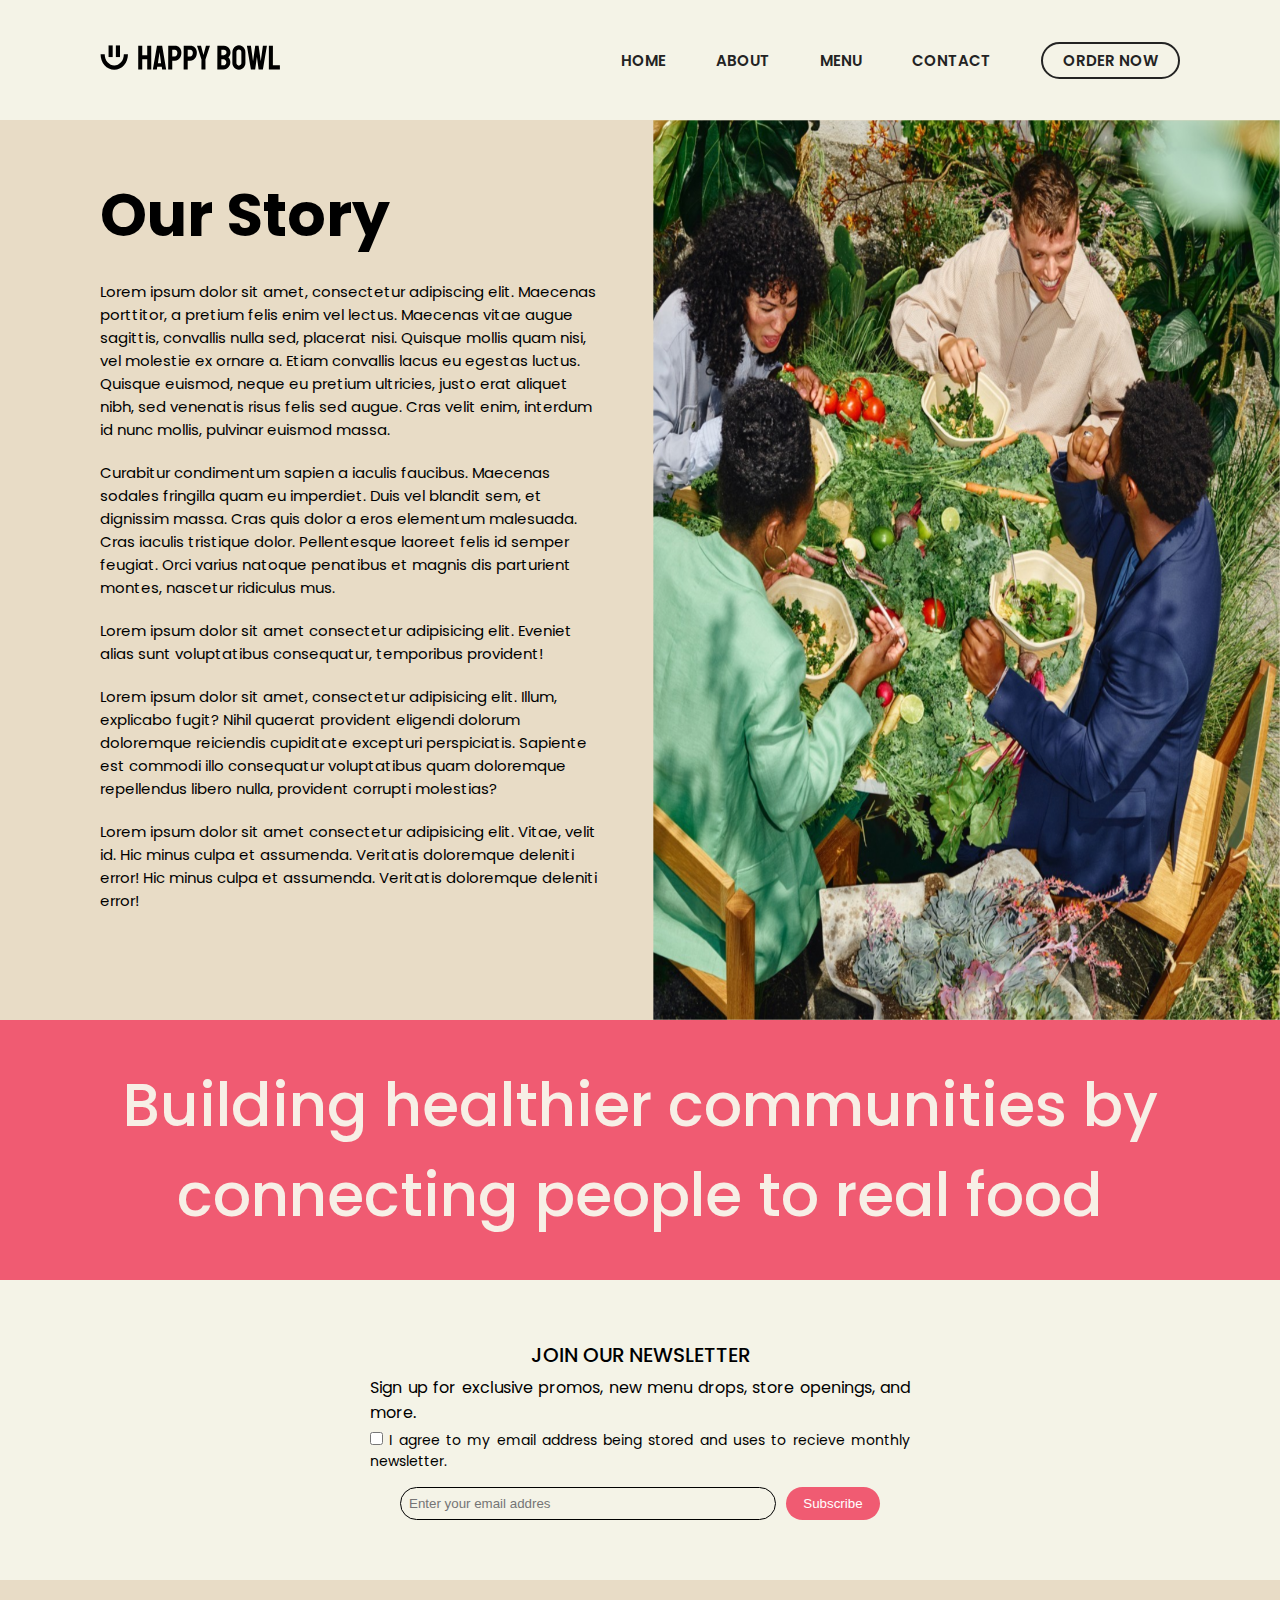
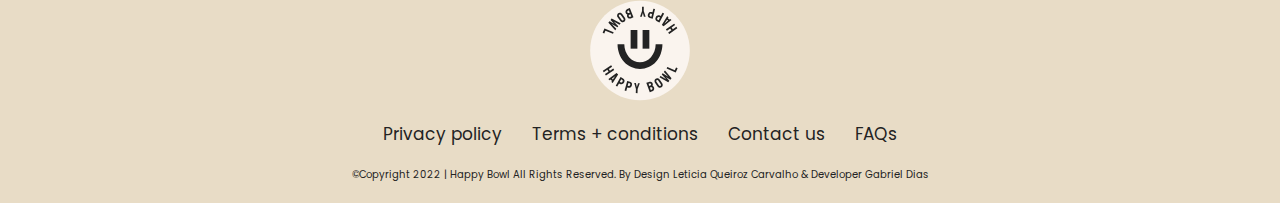
==== pgextras/about.html @ 2a55317f "criação da pagina about" ====
<!DOCTYPE html>
<html lang="en">

<head>
    <meta charset="UTF-8">
    <meta name="viewport" content="width=device-width, initial-scale=1.0">
    <title>About</title>

    <link rel="stylesheet" href="../estilosextras/about.css">
    <link rel="shortcut icon" href="../assets/img-logo-icon-02.svg" type="image/x-icon">

</head>

<body>
    <header>
        <nav>
            <div class="logo">
                <a href="">
                    <img src="../assets/img-logo-black.svg" alt="">
                </a>
            </div>
            <ul class="navigation">
                <li><a href="../index.html">Home</a></li>
                <li><a href="">About</a></li>
                <li><a href="">Menu</a></li>
                <li><a href="">Contact</a></li>
                <li><a href="">Order now</a></li>
            </ul>
        </nav>
    </header>
    <main>
        <section class="about">

            <div class="conteudo-about">
                <h1>Our Story</h1>
                <p>
                    Lorem ipsum dolor sit amet, consectetur adipiscing elit. Maecenas porttitor, a pretium felis enim
                    vel lectus.
                    Maecenas
                    vitae augue sagittis, convallis nulla sed, placerat nisi. Quisque mollis quam nisi, vel molestie ex
                    ornare a. Etiam
                    convallis lacus eu egestas luctus. Quisque euismod, neque eu pretium ultricies, justo erat aliquet
                    nibh, sed
                    venenatis
                    risus felis sed augue. Cras velit enim, interdum id nunc mollis, pulvinar euismod massa. 
                </p>

                <p>
                    Curabitur condimentum sapien a iaculis faucibus. Maecenas sodales fringilla quam eu imperdiet. Duis
                    vel blandit sem,
                    et
                    dignissim massa. Cras quis dolor a eros elementum malesuada. Cras iaculis tristique dolor.
                    Pellentesque laoreet
                    felis id
                    semper feugiat. Orci varius natoque penatibus et magnis dis parturient montes, nascetur ridiculus
                    mus.
                </p>
                <p>Lorem ipsum dolor sit amet consectetur adipisicing elit. Eveniet alias sunt voluptatibus consequatur, temporibus provident!</p>
                <p>Lorem ipsum dolor sit amet, consectetur adipisicing elit. Illum, explicabo fugit? Nihil quaerat provident eligendi dolorum doloremque reiciendis cupiditate excepturi perspiciatis. Sapiente est commodi illo consequatur voluptatibus quam doloremque repellendus libero nulla, provident corrupti molestias?</p>
                <p>Lorem ipsum dolor sit amet consectetur adipisicing elit. Vitae, velit id. Hic minus culpa et assumenda. Veritatis doloremque deleniti error! Hic minus culpa et assumenda. Veritatis doloremque deleniti error!</p>

            </div>
            <div class="img-about">
                <img src="../assets/img-about-01.png" alt="">
            </div>
        </section>
        <section class="faixa">
            <h2>
                Building healthier communities by connecting people to real food
            </h2>
        </section>
        <section class="form-ofertas">
            
                <div class="container-info">
                    <h3>JOIN OUR NEWSLETTER</h3>
                    <p>Sign up for exclusive promos, new menu drops, store openings, and more.</p>
                    <p><input type="checkbox" name="" id="accept">
                        I agree to my email address being stored and uses to recieve monthly newsletter.</p>
                    <div class="box-email">
                        <input type="email" name="" id="" placeholder="Enter your email addres">
                        <button class="form-email">Subscribe</button>
                    </div>
                </div>
            
        </section>
    </main>
    <footer>
        <div class="alinhamentoGeral">
            <div class="container-footer">
                <img src="../assets/img-logo-round.svg" alt="">
                <div class="faq">
                    <a href="">Privacy policy</a>
                    <a href="">Terms + conditions</a>
                    <a href="">Contact us</a>
                    <a href="">FAQs</a>
                </div>
                &copy;Copyright 2022 | Happy Bowl All Rights Reserved. By Design Leticia Queiroz Carvalho & Developer
                Gabriel Dias
            </div>
        </div>
    </footer>

</body>

</html>
---- estilosextras/about.css ----
@import url('https://fonts.googleapis.com/css2?family=Bayon&family=Poppins:wght@300;400;500;600;700&display=swap');

* {
    margin: 0;
    padding: 0;
    box-sizing: border-box;
}

:root {
    font-size: 62.5%;

    --var-fontPrimary: 'Bayon', sans-serif;
    --var-fontSecondary: 'Poppins', sans-serif;

  

    --var-PrimaryBlack: #232323;
    --var-PrimaryWhite: #F7EFE6;
    --var-Primary:#F4F3E7;
    --var-PrimaryPink: #F05B72;
    --var-bgPrimary: #E8DCC6;
}

body {
    font-family: var(--var-fontSecondary);
    background-color: var(--var-bgPrimary);
    overflow: overlay;
}

header {
   width: 100%;
   background-color: var(--var-Primary);
}

nav {
    height: 12rem;
    padding: 4rem 10rem;
    display: flex;
    justify-content: space-between;
}

.logo {
    display: flex;
    align-items: center;
}

.logo a img {
    width: 18rem;
}

.navigation {
    display: flex;
    align-items: center;
    gap: 5rem;
}

.navigation li {
    font-size: 1.5rem;
    list-style: none;
    text-decoration: none;
}

.navigation li a {
    text-decoration: none;
    color: var(--var-PrimaryBlack);
    font-family: var(--var-fontSecondary);
    text-transform: uppercase;
    font-weight: 600;
    
}

.navigation :nth-child(5) {
    padding: .5rem 2rem;
    border: 2px solid var(--var-PrimaryBlack);
    border-radius: 5rem
}

/* -------- About ----------- */

.about {
    min-height: 100vh;
    display: flex;
    justify-content: space-between;
    overflow: hidden;
}

.conteudo-about, .img-about {
    width: 49%;
    
}

.conteudo-about {
    padding: 5rem 3rem 0 10rem;
}

h1 {
    font-size: 6rem;
    margin-bottom: 2rem;
}

.conteudo-about p {
    margin-bottom: 2rem;
    font-size: 1.5rem;
}

.img-about img {
    width: 100%;
    height: 100%;
}

/* -------- Faixa com frase --------- */

.faixa {
    background-color: var(--var-PrimaryPink);
}

h2 {
    font-size: 6rem;
    padding: 4rem 10rem;
    text-align: center;
    color: var(--var-PrimaryWhite);
    font-weight: 500;
}



/* ------- e-mail ---------- */

.form-ofertas  {
    display: flex;
    justify-content: center;
    background-color: var(--var-Primary);

}

.container-info {
    padding: 1rem 5rem;
    width: 50%;
    margin: 5rem 0;
    text-align: justify;

    display: flex;
    flex-direction: column;
    align-items: center;
    gap: .5rem;
}

.container-info h3 {
    font-size: 2rem;
    font-weight: 500;
}

.container-info p {
    font-size: 1.6rem;
}

.container-info p:nth-child(3) {
    font-size: 1.4rem;
}



.box-email {
    width: 100%;
    margin-top: 1rem;
    display: flex;
    gap: 1rem;
    padding: 0 3rem;
}

input[type="email"] {
    background-color: transparent;
    width: 80%;
    border-radius: 5rem;
    padding: .8rem;
    border: 1px solid black;
    outline: none;
    
}

input[type="checkbox"]:checked {
    
    accent-color: var(--var-PrimaryPink);
}

.form-email {
    width: 20%;
    padding: .5rem;
    border-radius: 5rem;
    border: none;
    background-color: var(--var-PrimaryPink);
    color: white;
    cursor: pointer
    ;
    transition: transform .3s;
}

.form-email:hover {
    transform: scale(1.05);
}

/* ------ footer ------- */

footer {
    background-color: var(--var-bgPrimary);
    width: 100%;
    padding: 2rem;
    color: var(--var-PrimaryBlack);
}

footer > .alinhamentoGeral {
    display: flex;
    justify-content: center;
}

.container-footer {
    display: flex;
    flex-direction: column;
    align-items: center;
    gap: 2rem;
}

.faq {
    display: flex;
    gap: 3rem;
}

.faq a {
    color: var(--var-PrimaryBlack);
    font-size: 1.7rem;
    text-decoration: none;
}

.faq a:hover {
    text-decoration: underline;
}
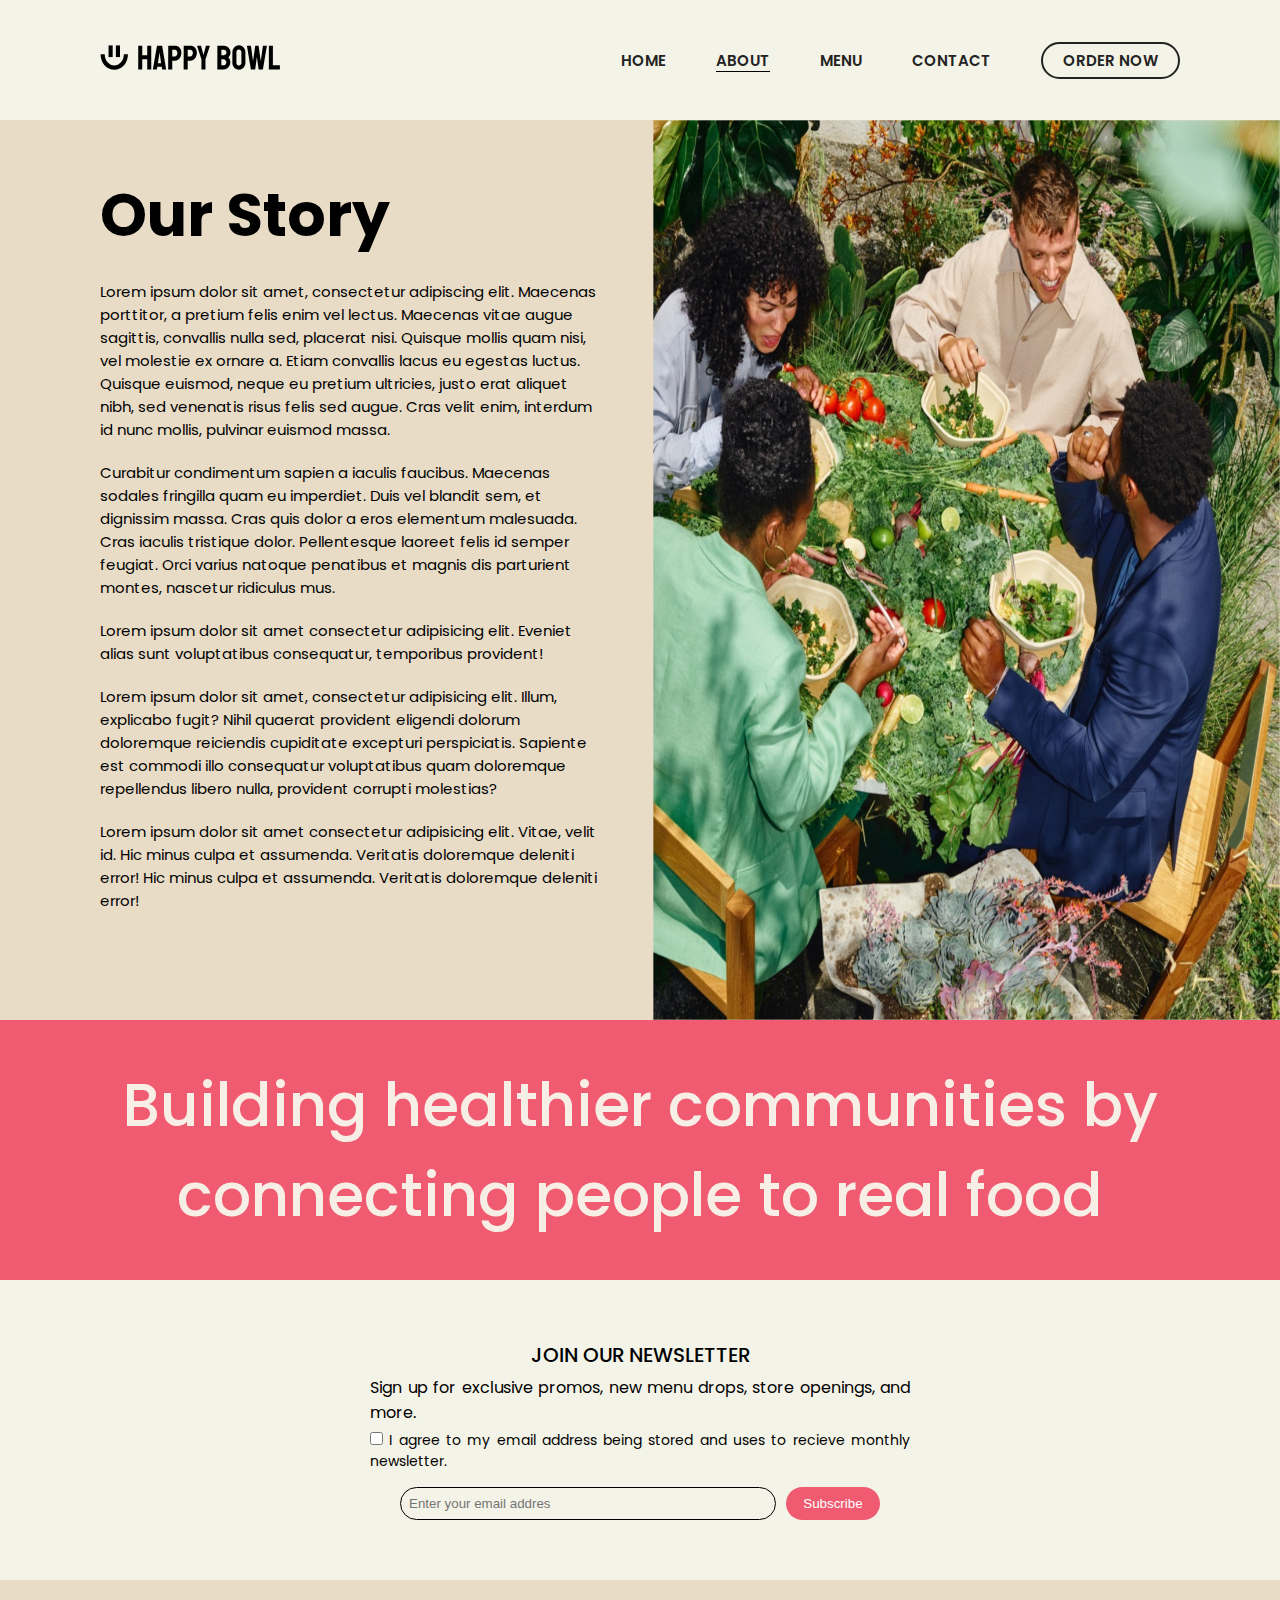
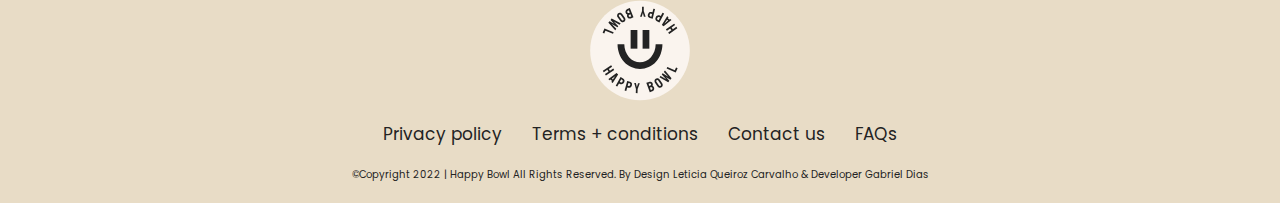
==== commit 53f06f12: "att gerais" ====
--- a/pgextras/about.html
+++ b/pgextras/about.html
@@ -15,22 +15,21 @@
     <header>
         <nav>
             <div class="logo">
-                <a href="">
+                <a href="../index.html">
                     <img src="../assets/img-logo-black.svg" alt="">
                 </a>
             </div>
             <ul class="navigation">
                 <li><a href="../index.html">Home</a></li>
-                <li><a href="">About</a></li>
-                <li><a href="">Menu</a></li>
-                <li><a href="">Contact</a></li>
-                <li><a href="">Order now</a></li>
+                <li><a href="about.html" class="ativo">About</a></li>
+                <li><a href="menu.html">Menu</a></li>
+                <li><a href="contact.html">Contact</a></li>
+                <li><a href="" class="order">Order now</a></li>
             </ul>
         </nav>
     </header>
     <main>
         <section class="about">
-
             <div class="conteudo-about">
                 <h1>Our Story</h1>
                 <p>
--- a/estilosextras/about.css
+++ b/estilosextras/about.css
@@ -55,9 +55,11 @@
 }
 
 .navigation li {
+    position: relative;
     font-size: 1.5rem;
     list-style: none;
     text-decoration: none;
+    transition: background .5s;
 }
 
 .navigation li a {
@@ -66,13 +68,44 @@
     font-family: var(--var-fontSecondary);
     text-transform: uppercase;
     font-weight: 600;
-    
 }
 
 .navigation :nth-child(5) {
     padding: .5rem 2rem;
     border: 2px solid var(--var-PrimaryBlack);
     border-radius: 5rem
+}
+
+.navigation li a.ativo::before {
+    position: absolute;
+    display: block;
+    bottom: 0;
+    content: "";
+    width: 100%;
+    height: .5px;
+    background-color: rgb(0, 0, 0);
+}
+
+.navigation li a:hover::before {
+    position: absolute;
+    bottom: 0;
+    content: "";
+    width: 100%;
+    height: .5px;
+    background-color: rgb(0, 0, 0);
+}
+
+.order:hover::before {
+    display: none;
+}
+
+.navigation :nth-child(5):hover .order {
+    color: rgb(251, 251, 251);
+}
+
+.navigation :nth-child(5):hover {
+    background-color: black;
+    cursor: pointer;
 }
 
 /* -------- About ----------- */
@@ -178,8 +211,7 @@
     
 }
 
-input[type="checkbox"]:checked {
-    
+input[type="checkbox"]:checked { 
     accent-color: var(--var-PrimaryPink);
 }
 
@@ -190,8 +222,7 @@
     border: none;
     background-color: var(--var-PrimaryPink);
     color: white;
-    cursor: pointer
-    ;
+    cursor: pointer;
     transition: transform .3s;
 }
 
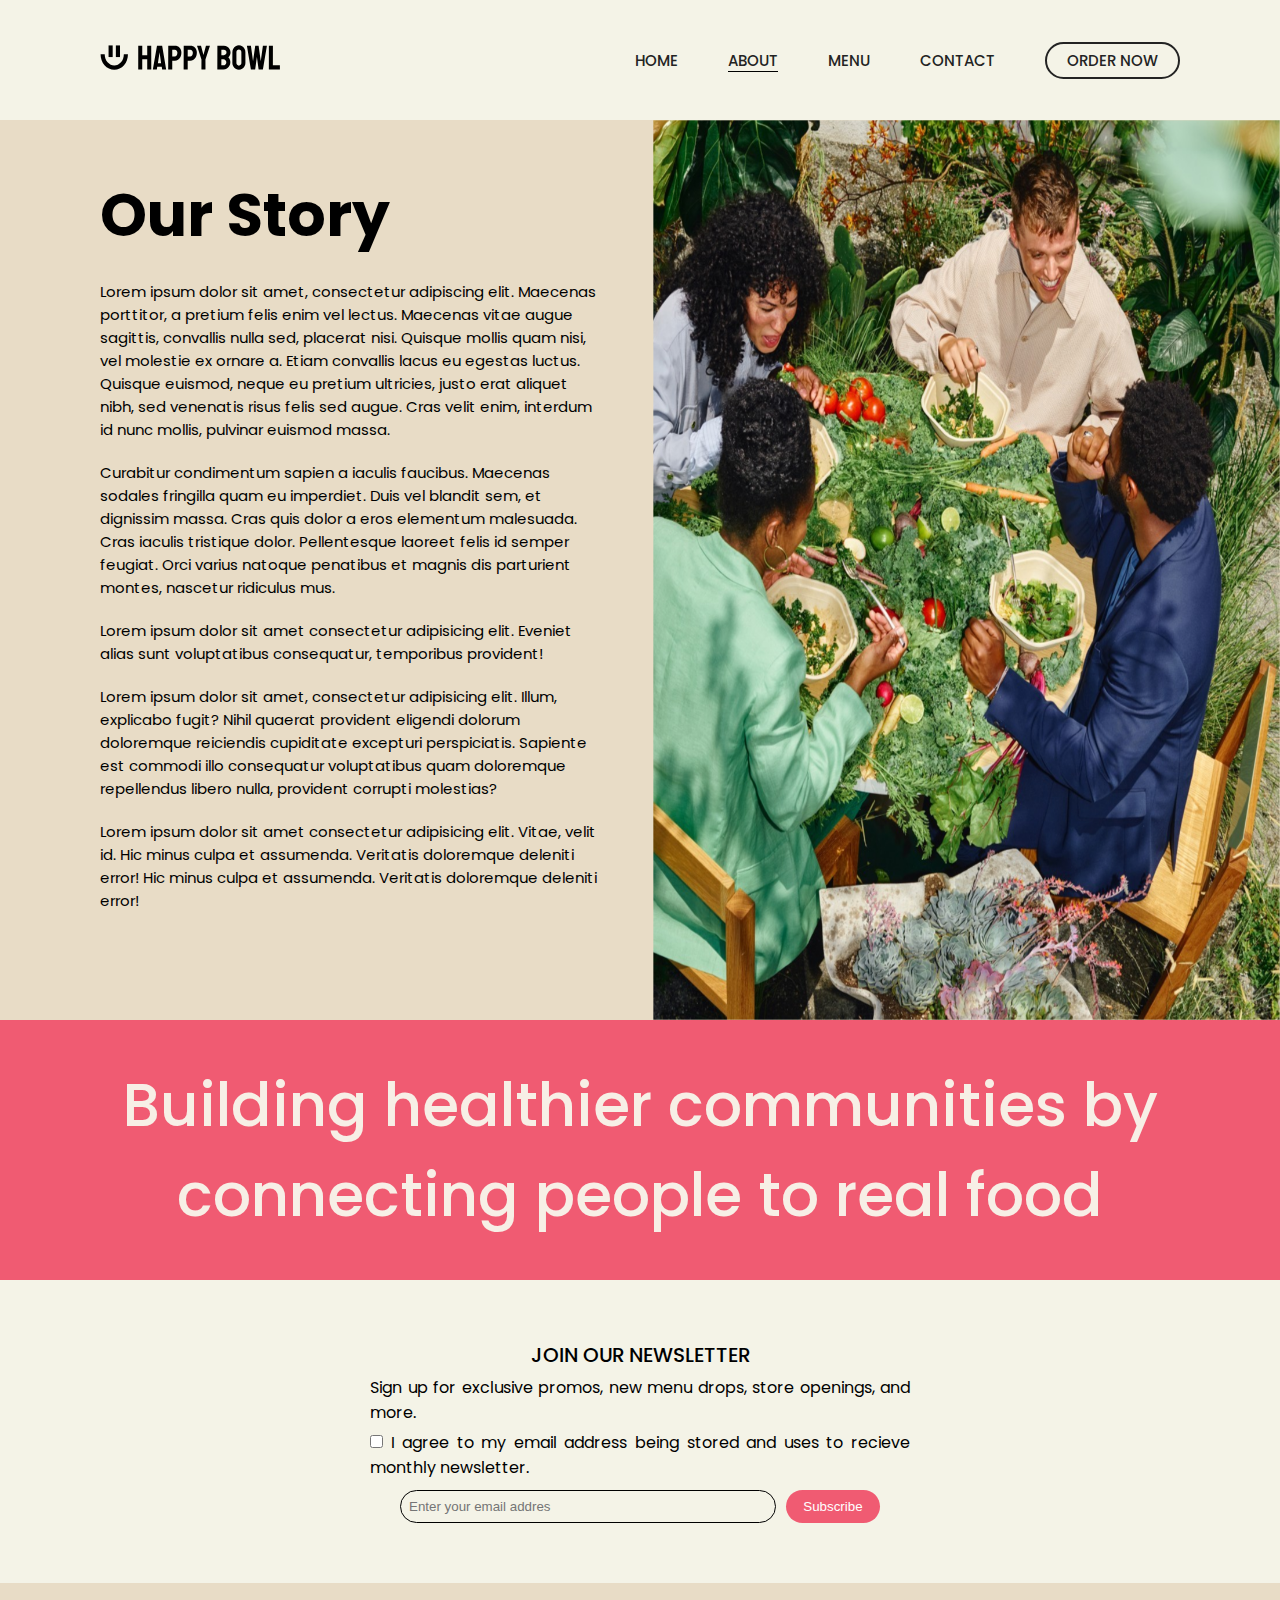
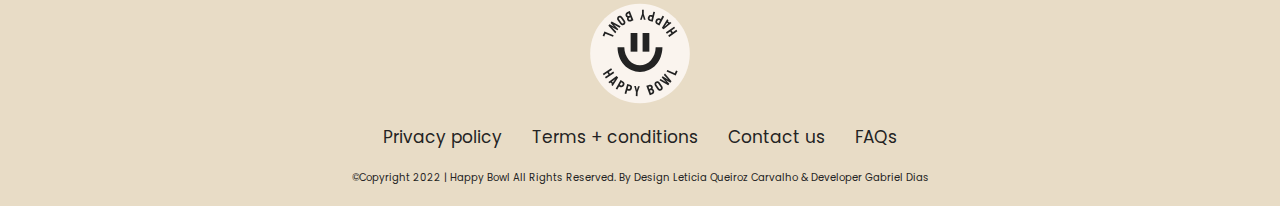
==== commit 368687c0: "att gerais e implementação do javascript" ====
--- a/pgextras/about.html
+++ b/pgextras/about.html
@@ -73,12 +73,14 @@
                 <div class="container-info">
                     <h3>JOIN OUR NEWSLETTER</h3>
                     <p>Sign up for exclusive promos, new menu drops, store openings, and more.</p>
-                    <p><input type="checkbox" name="" id="accept">
-                        I agree to my email address being stored and uses to recieve monthly newsletter.</p>
-                    <div class="box-email">
-                        <input type="email" name="" id="" placeholder="Enter your email addres">
-                        <button class="form-email">Subscribe</button>
-                    </div>
+                    <form action="#">
+                        <p><input type="checkbox" name="" id="accept">
+                            I agree to my email address being stored and uses to recieve monthly newsletter.</p>
+                        <div class="box-email">
+                            <input type="email" name="emailClient" id="emailClient" placeholder="Enter your email addres">
+                            <button class="form-email" onclick="validarForm()">Subscribe</button>
+                        </div>
+                    </form>
                 </div>
             
         </section>
@@ -99,6 +101,7 @@
         </div>
     </footer>
 
+    <script src="../main.js"></script>
 </body>
 
 </html>--- a/estilosextras/about.css
+++ b/estilosextras/about.css
@@ -67,7 +67,7 @@
     color: var(--var-PrimaryBlack);
     font-family: var(--var-fontSecondary);
     text-transform: uppercase;
-    font-weight: 600;
+    font-weight: 500;
 }
 
 .navigation :nth-child(5) {
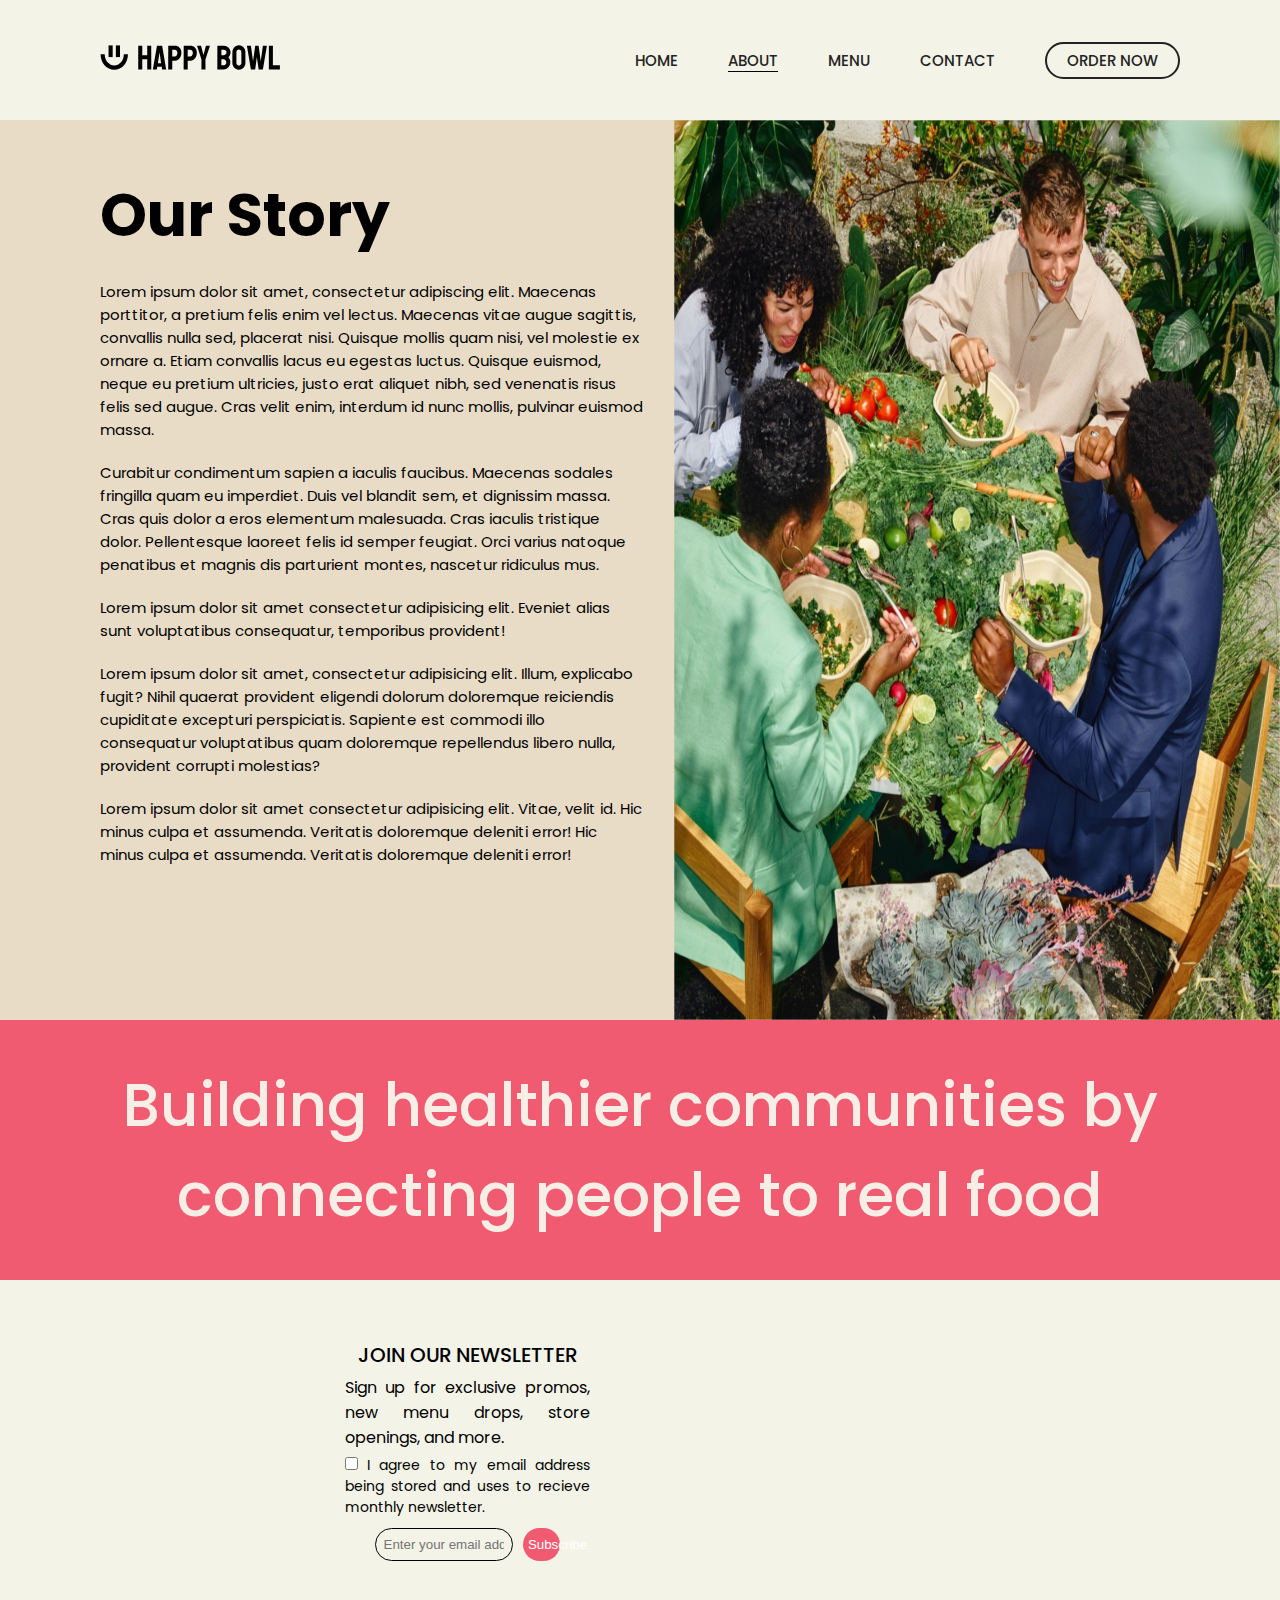
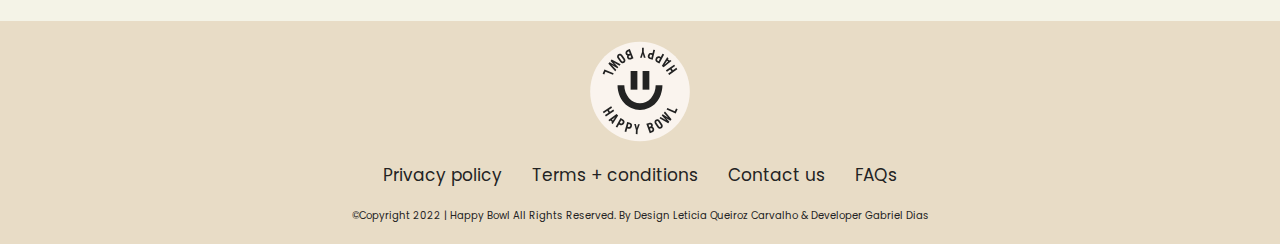
==== commit 1a4c83ba: "media screen finalizadas" ====
--- a/pgextras/about.html
+++ b/pgextras/about.html
@@ -69,18 +69,19 @@
             </h2>
         </section>
         <section class="form-ofertas">
-            
-                <div class="container-info">
-                    <h3>JOIN OUR NEWSLETTER</h3>
-                    <p>Sign up for exclusive promos, new menu drops, store openings, and more.</p>
-                    <form action="#">
-                        <p><input type="checkbox" name="" id="accept">
-                            I agree to my email address being stored and uses to recieve monthly newsletter.</p>
-                        <div class="box-email">
-                            <input type="email" name="emailClient" id="emailClient" placeholder="Enter your email addres">
-                            <button class="form-email" onclick="validarForm()">Subscribe</button>
-                        </div>
-                    </form>
+                <div class="alinhamentoGeral">
+                    <div class="container-info">
+                        <h3>JOIN OUR NEWSLETTER</h3>
+                        <p>Sign up for exclusive promos, new menu drops, store openings, and more.</p>
+                        <form action="#">
+                            <p><input type="checkbox" name="" id="accept">
+                                I agree to my email address being stored and uses to recieve monthly newsletter.</p>
+                            <div class="box-email">
+                                <input type="email" name="emailClient" id="emailClient" placeholder="Enter your email addres">
+                                <button class="form-email" onclick="validarForm()">Subscribe</button>
+                            </div>
+                        </form>
+                    </div>
                 </div>
             
         </section>
--- a/estilosextras/about.css
+++ b/estilosextras/about.css
@@ -1,267 +1,316 @@
-@import url('https://fonts.googleapis.com/css2?family=Bayon&family=Poppins:wght@300;400;500;600;700&display=swap');
+@import url("https://fonts.googleapis.com/css2?family=Bayon&family=Poppins:wght@300;400;500;600;700&display=swap");
 
 * {
-    margin: 0;
-    padding: 0;
-    box-sizing: border-box;
+  margin: 0;
+  padding: 0;
+  box-sizing: border-box;
 }
 
 :root {
-    font-size: 62.5%;
-
-    --var-fontPrimary: 'Bayon', sans-serif;
-    --var-fontSecondary: 'Poppins', sans-serif;
-
-  
-
-    --var-PrimaryBlack: #232323;
-    --var-PrimaryWhite: #F7EFE6;
-    --var-Primary:#F4F3E7;
-    --var-PrimaryPink: #F05B72;
-    --var-bgPrimary: #E8DCC6;
+  font-size: 62.5%;
+
+  --var-fontPrimary: "Bayon", sans-serif;
+  --var-fontSecondary: "Poppins", sans-serif;
+
+  --var-PrimaryBlack: #232323;
+  --var-PrimaryWhite: #f7efe6;
+  --var-Primary: #f4f3e7;
+  --var-PrimaryPink: #f05b72;
+  --var-bgPrimary: #e8dcc6;
 }
 
 body {
-    font-family: var(--var-fontSecondary);
-    background-color: var(--var-bgPrimary);
-    overflow: overlay;
+  font-family: var(--var-fontSecondary);
+  background-color: var(--var-bgPrimary);
+  overflow: overlay;
 }
 
 header {
-   width: 100%;
-   background-color: var(--var-Primary);
+  width: 100%;
+  background-color: var(--var-Primary);
 }
 
 nav {
-    height: 12rem;
-    padding: 4rem 10rem;
-    display: flex;
-    justify-content: space-between;
+  height: 12rem;
+  padding: 4rem 10rem;
+  display: flex;
+  justify-content: space-between;
 }
 
 .logo {
-    display: flex;
-    align-items: center;
+  display: flex;
+  align-items: center;
 }
 
 .logo a img {
-    width: 18rem;
+  width: 18rem;
 }
 
 .navigation {
-    display: flex;
-    align-items: center;
-    gap: 5rem;
+  display: flex;
+  align-items: center;
+  gap: 5rem;
 }
 
 .navigation li {
-    position: relative;
-    font-size: 1.5rem;
-    list-style: none;
-    text-decoration: none;
-    transition: background .5s;
+  position: relative;
+  font-size: 1.5rem;
+  list-style: none;
+  text-decoration: none;
+  transition: background 0.5s;
 }
 
 .navigation li a {
-    text-decoration: none;
-    color: var(--var-PrimaryBlack);
-    font-family: var(--var-fontSecondary);
-    text-transform: uppercase;
-    font-weight: 500;
+  text-decoration: none;
+  color: var(--var-PrimaryBlack);
+  font-family: var(--var-fontSecondary);
+  text-transform: uppercase;
+  font-weight: 500;
 }
 
 .navigation :nth-child(5) {
-    padding: .5rem 2rem;
-    border: 2px solid var(--var-PrimaryBlack);
-    border-radius: 5rem
+  padding: 0.5rem 2rem;
+  border: 2px solid var(--var-PrimaryBlack);
+  border-radius: 5rem;
 }
 
 .navigation li a.ativo::before {
-    position: absolute;
-    display: block;
-    bottom: 0;
-    content: "";
-    width: 100%;
-    height: .5px;
-    background-color: rgb(0, 0, 0);
+  position: absolute;
+  display: block;
+  bottom: 0;
+  content: "";
+  width: 100%;
+  height: 0.5px;
+  background-color: rgb(0, 0, 0);
 }
 
 .navigation li a:hover::before {
-    position: absolute;
-    bottom: 0;
-    content: "";
-    width: 100%;
-    height: .5px;
-    background-color: rgb(0, 0, 0);
+  position: absolute;
+  bottom: 0;
+  content: "";
+  width: 100%;
+  height: 0.5px;
+  background-color: rgb(0, 0, 0);
 }
 
 .order:hover::before {
+  display: none;
+}
+
+.navigation :nth-child(5):hover .order {
+  color: rgb(251, 251, 251);
+}
+
+.navigation :nth-child(5):hover {
+  background-color: black;
+  cursor: pointer;
+}
+
+/* -------- About ----------- */
+
+.about {
+  min-height: 100vh;
+  display: flex;
+  justify-content: space-between;
+  overflow: hidden;
+}
+
+.conteudo-about,
+.img-about {
+  width: 100%;
+}
+
+.conteudo-about {
+  padding: 5rem 3rem 0 10rem;
+}
+
+h1 {
+  font-size: 6rem;
+  margin-bottom: 2rem;
+}
+
+.conteudo-about p {
+  margin-bottom: 2rem;
+  font-size: 1.5rem;
+}
+
+.img-about img {
+  width: 100%;
+  height: 100%;
+}
+
+/* -------- Faixa com frase --------- */
+
+.faixa {
+  background-color: var(--var-PrimaryPink);
+}
+
+h2 {
+  font-size: 6rem;
+  padding: 4rem 10rem;
+  text-align: center;
+  color: var(--var-PrimaryWhite);
+  font-weight: 500;
+}
+
+/* ------- e-mail ---------- */
+
+.form-ofertas {
+  display: flex;
+  justify-content: center;
+  background-color: var(--var-Primary);
+}
+
+.container-info {
+  padding: 1rem 5rem;
+  width: 50%;
+  margin: 5rem 0;
+  text-align: justify;
+
+  display: flex;
+  flex-direction: column;
+  align-items: center;
+  gap: 0.5rem;
+}
+
+.container-info h3 {
+  font-size: 2rem;
+  font-weight: 500;
+}
+
+.container-info p {
+  font-size: 1.6rem;
+}
+
+.container-info p:nth-child(1) {
+  font-size: 1.4rem;
+}
+
+.box-email {
+  width: 100%;
+  margin-top: 1rem;
+  display: flex;
+  gap: 1rem;
+  padding: 0 3rem;
+}
+
+input[type="email"] {
+  background-color: transparent;
+  width: 80%;
+  border-radius: 5rem;
+  padding: 0.8rem;
+  border: 1px solid black;
+  outline: none;
+}
+
+input[type="checkbox"]:checked {
+  accent-color: var(--var-PrimaryPink);
+}
+
+.form-email {
+  width: 20%;
+  padding: 0.5rem;
+  border-radius: 5rem;
+  border: none;
+  background-color: var(--var-PrimaryPink);
+  color: white;
+  cursor: pointer;
+  transition: transform 0.3s;
+}
+
+.form-email:hover {
+  transform: scale(1.05);
+}
+
+/* ------ footer ------- */
+
+footer {
+  background-color: var(--var-bgPrimary);
+  width: 100%;
+  padding: 2rem;
+  color: var(--var-PrimaryBlack);
+}
+
+footer > .alinhamentoGeral {
+  display: flex;
+  justify-content: center;
+}
+
+.container-footer {
+  display: flex;
+  flex-direction: column;
+  align-items: center;
+  gap: 2rem;
+}
+
+.faq {
+  display: flex;
+  gap: 3rem;
+}
+
+.faq a {
+  color: var(--var-PrimaryBlack);
+  font-size: 1.7rem;
+  text-decoration: none;
+}
+
+.faq a:hover {
+  text-decoration: underline;
+}
+
+@media (max-width: 1024px) {
+
+ .alinhamentoGeral {
+    width: min(35rem, 100%);
+  }
+
+  .navigation {
     display: none;
-}
-
-.navigation :nth-child(5):hover .order {
-    color: rgb(251, 251, 251);
-}
-
-.navigation :nth-child(5):hover {
-    background-color: black;
-    cursor: pointer;
-}
-
-/* -------- About ----------- */
-
-.about {
-    min-height: 100vh;
-    display: flex;
-    justify-content: space-between;
-    overflow: hidden;
-}
-
-.conteudo-about, .img-about {
-    width: 49%;
-    
-}
-
-.conteudo-about {
-    padding: 5rem 3rem 0 10rem;
-}
-
-h1 {
-    font-size: 6rem;
-    margin-bottom: 2rem;
-}
-
-.conteudo-about p {
-    margin-bottom: 2rem;
-    font-size: 1.5rem;
-}
-
-.img-about img {
-    width: 100%;
-    height: 100%;
-}
-
-/* -------- Faixa com frase --------- */
-
-.faixa {
-    background-color: var(--var-PrimaryPink);
-}
-
-h2 {
-    font-size: 6rem;
-    padding: 4rem 10rem;
+  }
+
+  .about {
+    flex-wrap: wrap;
+  }
+
+  .conteudo-about {
+    padding: 3rem;
+  }
+
+  .faixa h2 {
+    font-size: 3rem;
+    padding: 4rem 3rem;
     text-align: center;
     color: var(--var-PrimaryWhite);
     font-weight: 500;
-}
-
-
-
-/* ------- e-mail ---------- */
-
-.form-ofertas  {
-    display: flex;
-    justify-content: center;
-    background-color: var(--var-Primary);
-
-}
-
-.container-info {
-    padding: 1rem 5rem;
-    width: 50%;
-    margin: 5rem 0;
-    text-align: justify;
-
-    display: flex;
-    flex-direction: column;
-    align-items: center;
-    gap: .5rem;
-}
-
-.container-info h3 {
-    font-size: 2rem;
-    font-weight: 500;
-}
-
-.container-info p {
-    font-size: 1.6rem;
-}
-
-.container-info p:nth-child(3) {
-    font-size: 1.4rem;
-}
-
-
-
-.box-email {
+  }
+
+  .container-info {
+  padding: 1rem 2rem;
+  width: 100%;
+  text-align: justify;
+
+  }
+
+  .box-email {
     width: 100%;
     margin-top: 1rem;
     display: flex;
+    flex-direction: column;
     gap: 1rem;
-    padding: 0 3rem;
-}
-
-input[type="email"] {
-    background-color: transparent;
-    width: 80%;
-    border-radius: 5rem;
-    padding: .8rem;
-    border: 1px solid black;
-    outline: none;
+  }
+
+  #emailClient {
+    width: 100%;
+  }
+
+  .box-email {
+    padding: 0;
     
-}
-
-input[type="checkbox"]:checked { 
-    accent-color: var(--var-PrimaryPink);
-}
-
-.form-email {
-    width: 20%;
-    padding: .5rem;
-    border-radius: 5rem;
-    border: none;
-    background-color: var(--var-PrimaryPink);
-    color: white;
-    cursor: pointer;
-    transition: transform .3s;
-}
-
-.form-email:hover {
-    transform: scale(1.05);
-}
-
-/* ------ footer ------- */
-
-footer {
-    background-color: var(--var-bgPrimary);
     width: 100%;
-    padding: 2rem;
-    color: var(--var-PrimaryBlack);
-}
-
-footer > .alinhamentoGeral {
-    display: flex;
-    justify-content: center;
-}
-
-.container-footer {
-    display: flex;
-    flex-direction: column;
-    align-items: center;
-    gap: 2rem;
-}
-
-.faq {
-    display: flex;
-    gap: 3rem;
-}
-
-.faq a {
-    color: var(--var-PrimaryBlack);
-    font-size: 1.7rem;
-    text-decoration: none;
-}
-
-.faq a:hover {
-    text-decoration: underline;
-}
+  }
+
+  .form-email {
+    width: 100%;
+    height: 3.36rem;
+  }
+}
